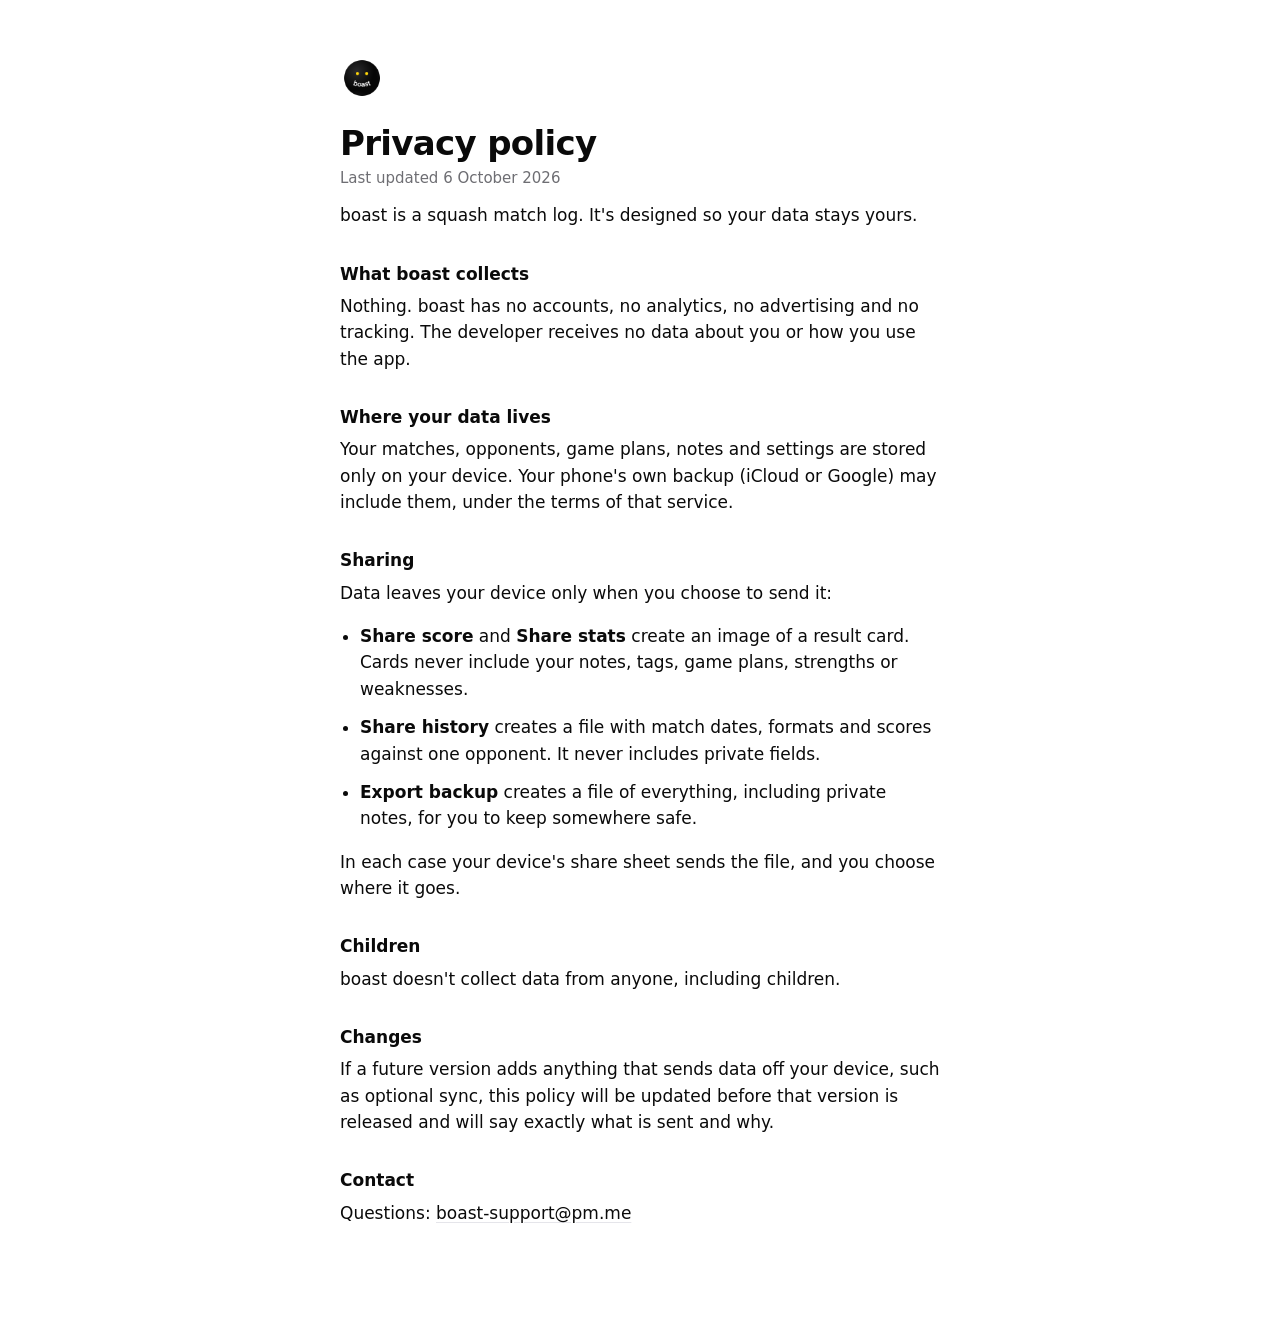
==== privacy.html @ 4dcc6b44 "boast site: holding page, privacy policy and support" ====
<!doctype html>
<html lang="en">
<head>
<meta charset="utf-8">
<meta name="viewport" content="width=device-width, initial-scale=1">
<title>boast · Privacy policy</title>
<link rel="icon" href="favicon.png">
<link rel="stylesheet" href="style.css">
</head>
<body>
<main>
<a class="mark" href="./"><img src="icon.png" alt="boast" width="44" height="44"></a>
<h1>Privacy policy</h1>
<p class="meta">Last updated 6 October 2026</p>

<p>boast is a squash match log. It's designed so your data stays yours.</p>

<h2>What boast collects</h2>
<p>Nothing. boast has no accounts, no analytics, no advertising and no tracking. The developer receives no data about you or how you use the app.</p>

<h2>Where your data lives</h2>
<p>Your matches, opponents, game plans, notes and settings are stored only on your device. Your phone's own backup (iCloud or Google) may include them, under the terms of that service.</p>

<h2>Sharing</h2>
<p>Data leaves your device only when you choose to send it:</p>
<ul>
<li><strong>Share score</strong> and <strong>Share stats</strong> create an image of a result card. Cards never include your notes, tags, game plans, strengths or weaknesses.</li>
<li><strong>Share history</strong> creates a file with match dates, formats and scores against one opponent. It never includes private fields.</li>
<li><strong>Export backup</strong> creates a file of everything, including private notes, for you to keep somewhere safe.</li>
</ul>
<p>In each case your device's share sheet sends the file, and you choose where it goes.</p>

<h2>Children</h2>
<p>boast doesn't collect data from anyone, including children.</p>

<h2>Changes</h2>
<p>If a future version adds anything that sends data off your device, such as optional sync, this policy will be updated before that version is released and will say exactly what is sent and why.</p>

<h2>Contact</h2>
<p>Questions: <a href="mailto:boast-support@pm.me">boast-support@pm.me</a></p>
</main>
</body>
</html>
---- style.css ----
:root { color-scheme: light dark; --text: #0a0a0a; --secondary: #6e6e73; --bg: #fff; --hairline: #e5e5ea; }
@media (prefers-color-scheme: dark) { :root { --text: #f5f5f7; --secondary: #8e8e93; --bg: #000; --hairline: #2c2c2e; } }
* { box-sizing: border-box; }
body { margin: 0; background: var(--bg); color: var(--text); font: 17px/1.55 -apple-system, BlinkMacSystemFont, "SF Pro Text", system-ui, sans-serif; -webkit-font-smoothing: antialiased; }
main { max-width: 640px; margin: 0 auto; padding: 56px 20px 80px; }
.mark img { display: block; border-radius: 50%; }
h1 { font-size: 34px; line-height: 1.15; margin: 24px 0 4px; letter-spacing: -0.02em; }
h2 { font-size: 17px; margin: 32px 0 6px; }
p, li { color: var(--text); margin: 0 0 12px; }
ul { padding-left: 20px; }
.meta, .meta a { color: var(--secondary); font-size: 15px; }
a { color: inherit; text-decoration-color: var(--hairline); text-underline-offset: 3px; }
.hero { display: block; margin-bottom: 8px; }
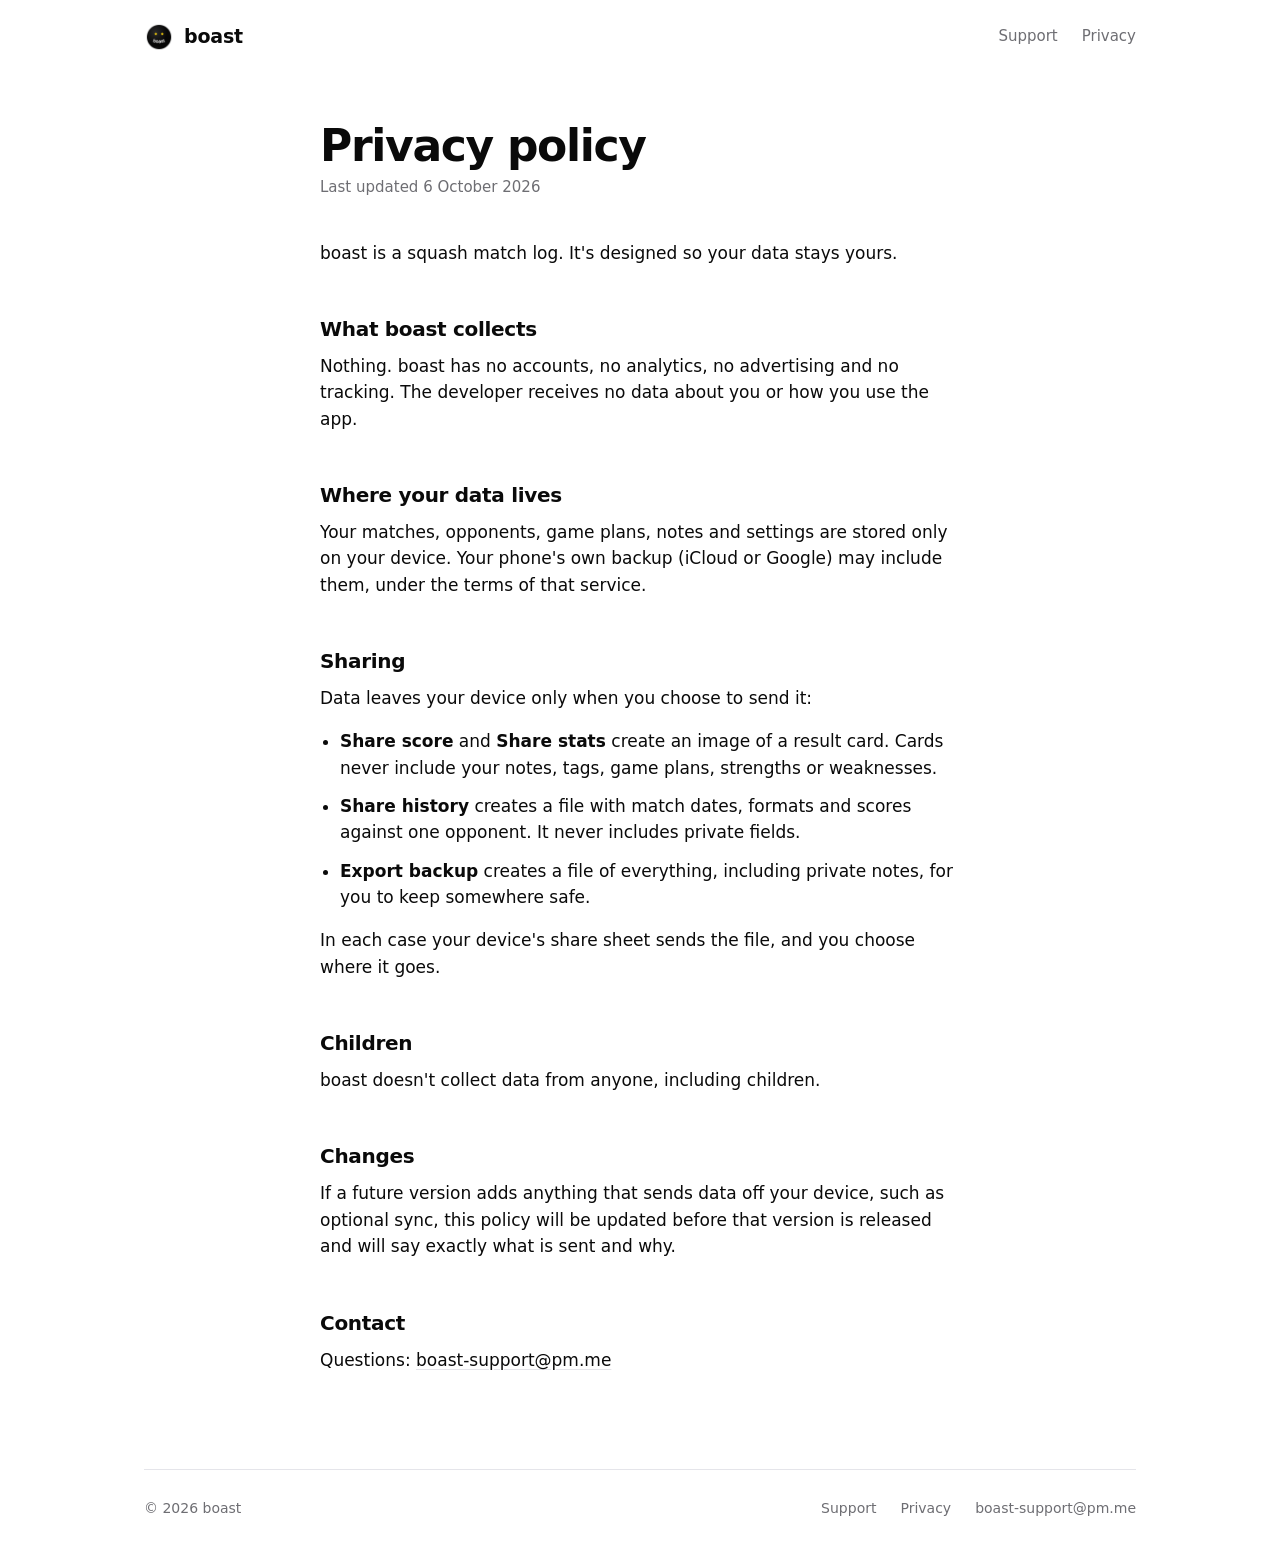
==== commit 1e9fe08b: "Redesign the site: shared header and footer, hero, how-it-works steps with screenshots, private-by-d" ====
--- a/privacy.html
+++ b/privacy.html
@@ -4,40 +4,54 @@
 <meta charset="utf-8">
 <meta name="viewport" content="width=device-width, initial-scale=1">
 <title>boast · Privacy policy</title>
+<meta name="theme-color" content="#ffffff" media="(prefers-color-scheme: light)">
+<meta name="theme-color" content="#000000" media="(prefers-color-scheme: dark)">
 <link rel="icon" href="favicon.png">
+<link rel="apple-touch-icon" href="apple-touch-icon.png">
 <link rel="stylesheet" href="style.css">
 </head>
 <body>
-<main>
-<a class="mark" href="./"><img src="icon.png" alt="boast" width="44" height="44"></a>
-<h1>Privacy policy</h1>
-<p class="meta">Last updated 6 October 2026</p>
+<div class="wrap">
+  <header class="top">
+    <a class="brand" href="./"><img src="icon.png" alt="">boast</a>
+    <nav class="nav"><a href="support.html">Support</a><a href="privacy.html">Privacy</a></nav>
+  </header>
 
-<p>boast is a squash match log. It's designed so your data stays yours.</p>
+  <main class="doc">
+    <h1>Privacy policy</h1>
+    <p class="meta">Last updated 6 October 2026</p>
+    
+    <p>boast is a squash match log. It's designed so your data stays yours.</p>
+    
+    <h2>What boast collects</h2>
+    <p>Nothing. boast has no accounts, no analytics, no advertising and no tracking. The developer receives no data about you or how you use the app.</p>
+    
+    <h2>Where your data lives</h2>
+    <p>Your matches, opponents, game plans, notes and settings are stored only on your device. Your phone's own backup (iCloud or Google) may include them, under the terms of that service.</p>
+    
+    <h2>Sharing</h2>
+    <p>Data leaves your device only when you choose to send it:</p>
+    <ul>
+    <li><strong>Share score</strong> and <strong>Share stats</strong> create an image of a result card. Cards never include your notes, tags, game plans, strengths or weaknesses.</li>
+    <li><strong>Share history</strong> creates a file with match dates, formats and scores against one opponent. It never includes private fields.</li>
+    <li><strong>Export backup</strong> creates a file of everything, including private notes, for you to keep somewhere safe.</li>
+    </ul>
+    <p>In each case your device's share sheet sends the file, and you choose where it goes.</p>
+    
+    <h2>Children</h2>
+    <p>boast doesn't collect data from anyone, including children.</p>
+    
+    <h2>Changes</h2>
+    <p>If a future version adds anything that sends data off your device, such as optional sync, this policy will be updated before that version is released and will say exactly what is sent and why.</p>
+    
+    <h2>Contact</h2>
+    <p>Questions: <a href="mailto:boast-support@pm.me">boast-support@pm.me</a></p>
+  </main>
 
-<h2>What boast collects</h2>
-<p>Nothing. boast has no accounts, no analytics, no advertising and no tracking. The developer receives no data about you or how you use the app.</p>
-
-<h2>Where your data lives</h2>
-<p>Your matches, opponents, game plans, notes and settings are stored only on your device. Your phone's own backup (iCloud or Google) may include them, under the terms of that service.</p>
-
-<h2>Sharing</h2>
-<p>Data leaves your device only when you choose to send it:</p>
-<ul>
-<li><strong>Share score</strong> and <strong>Share stats</strong> create an image of a result card. Cards never include your notes, tags, game plans, strengths or weaknesses.</li>
-<li><strong>Share history</strong> creates a file with match dates, formats and scores against one opponent. It never includes private fields.</li>
-<li><strong>Export backup</strong> creates a file of everything, including private notes, for you to keep somewhere safe.</li>
-</ul>
-<p>In each case your device's share sheet sends the file, and you choose where it goes.</p>
-
-<h2>Children</h2>
-<p>boast doesn't collect data from anyone, including children.</p>
-
-<h2>Changes</h2>
-<p>If a future version adds anything that sends data off your device, such as optional sync, this policy will be updated before that version is released and will say exactly what is sent and why.</p>
-
-<h2>Contact</h2>
-<p>Questions: <a href="mailto:boast-support@pm.me">boast-support@pm.me</a></p>
-</main>
+  <footer class="foot">
+    <span>© 2026 boast</span>
+    <nav><a href="support.html">Support</a><a href="privacy.html">Privacy</a><a href="mailto:boast-support@pm.me">boast-support@pm.me</a></nav>
+  </footer>
+</div>
 </body>
 </html>
--- a/style.css
+++ b/style.css
@@ -1,13 +1,96 @@
-:root { color-scheme: light dark; --text: #0a0a0a; --secondary: #6e6e73; --bg: #fff; --hairline: #e5e5ea; }
-@media (prefers-color-scheme: dark) { :root { --text: #f5f5f7; --secondary: #8e8e93; --bg: #000; --hairline: #2c2c2e; } }
+:root {
+  color-scheme: light dark;
+  --text: #0a0a0a;
+  --secondary: #6e6e73;
+  --tertiary: #a1a1a6;
+  --bg: #fff;
+  --surface: #f5f5f7;
+  --hairline: #e5e5ea;
+  --ball: #ffd60a;
+  --frame-shadow: 0 30px 60px -30px rgba(0, 0, 0, 0.25);
+}
+@media (prefers-color-scheme: dark) {
+  :root {
+    --text: #f5f5f7;
+    --secondary: #8e8e93;
+    --tertiary: #5a5a5e;
+    --bg: #000;
+    --surface: #111113;
+    --hairline: #2c2c2e;
+    --frame-shadow: 0 30px 60px -30px rgba(0, 0, 0, 0.9);
+  }
+}
+
 * { box-sizing: border-box; }
-body { margin: 0; background: var(--bg); color: var(--text); font: 17px/1.55 -apple-system, BlinkMacSystemFont, "SF Pro Text", system-ui, sans-serif; -webkit-font-smoothing: antialiased; }
-main { max-width: 640px; margin: 0 auto; padding: 56px 20px 80px; }
-.mark img { display: block; border-radius: 50%; }
-h1 { font-size: 34px; line-height: 1.15; margin: 24px 0 4px; letter-spacing: -0.02em; }
-h2 { font-size: 17px; margin: 32px 0 6px; }
-p, li { color: var(--text); margin: 0 0 12px; }
-ul { padding-left: 20px; }
-.meta, .meta a { color: var(--secondary); font-size: 15px; }
-a { color: inherit; text-decoration-color: var(--hairline); text-underline-offset: 3px; }
-.hero { display: block; margin-bottom: 8px; }
+html { -webkit-text-size-adjust: 100%; }
+body {
+  margin: 0;
+  background: var(--bg);
+  color: var(--text);
+  font: 17px/1.55 -apple-system, BlinkMacSystemFont, "SF Pro Text", system-ui, sans-serif;
+  -webkit-font-smoothing: antialiased;
+}
+a { color: inherit; text-decoration: none; }
+img { display: block; max-width: 100%; height: auto; }
+
+.wrap { max-width: 1040px; margin: 0 auto; padding: 0 24px; }
+.narrow { max-width: 640px; }
+
+/* Header and footer, shared by every page */
+.top { display: flex; align-items: center; justify-content: space-between; padding: 22px 0; }
+.brand { display: flex; align-items: center; gap: 10px; font-weight: 600; font-size: 19px; letter-spacing: -0.01em; }
+.brand img { width: 30px; height: 30px; border-radius: 50%; }
+.nav { display: flex; gap: 24px; font-size: 15px; color: var(--secondary); }
+.nav a:hover, .foot a:hover { color: var(--text); }
+.foot { border-top: 1px solid var(--hairline); margin-top: 96px; padding: 28px 0 48px; display: flex; flex-wrap: wrap; gap: 12px 28px; justify-content: space-between; font-size: 14px; color: var(--secondary); }
+.foot nav { display: flex; gap: 24px; }
+
+/* Home */
+.hero { text-align: center; padding: 72px 0 24px; }
+.hero .icon { width: 112px; height: 112px; margin: 0 auto 28px; border-radius: 50%; box-shadow: 0 18px 40px -18px rgba(0, 0, 0, 0.45); }
+.hero h1 { font-size: clamp(44px, 8vw, 72px); line-height: 1; letter-spacing: -0.04em; margin: 0; font-weight: 700; }
+.hero .lede { font-size: clamp(19px, 2.4vw, 22px); line-height: 1.45; color: var(--secondary); max-width: 34ch; margin: 18px auto 0; }
+.badge { display: inline-flex; align-items: center; gap: 10px; margin-top: 32px; padding: 12px 22px; border-radius: 999px; background: var(--text); color: var(--bg); font-size: 15px; font-weight: 600; }
+.badge .dot { width: 8px; height: 8px; border-radius: 50%; background: var(--ball); }
+
+.phones { display: flex; justify-content: center; padding: 64px 0 8px; }
+.phones .phone { width: 320px; }
+.phone { border-radius: 40px; overflow: hidden; border: 1px solid var(--hairline); box-shadow: var(--frame-shadow); background: var(--bg); }
+
+.section { padding-top: 112px; }
+.eyebrow { font-size: 14px; font-weight: 600; letter-spacing: 0.02em; color: var(--secondary); margin: 0 0 10px; }
+.section h2 { font-size: clamp(30px, 4.4vw, 40px); line-height: 1.12; letter-spacing: -0.025em; margin: 0; max-width: 20ch; }
+
+.steps { list-style: none; padding: 0; margin: 56px 0 0; display: grid; grid-template-columns: repeat(4, 1fr); gap: 28px; counter-reset: step; }
+.steps li { counter-increment: step; }
+.steps .phone { width: 100%; border-radius: 30px; }
+.steps h3 { font-size: 17px; margin: 22px 0 4px; letter-spacing: -0.01em; }
+.steps h3::before { content: counter(step); display: inline-grid; place-items: center; width: 22px; height: 22px; margin-right: 10px; border-radius: 50%; background: var(--text); color: var(--bg); font-size: 12px; font-weight: 700; vertical-align: 2px; }
+.steps p { margin: 0; color: var(--secondary); font-size: 15px; line-height: 1.5; }
+
+.points { display: grid; grid-template-columns: repeat(3, 1fr); gap: 1px; margin-top: 48px; background: var(--hairline); border: 1px solid var(--hairline); border-radius: 22px; overflow: hidden; }
+.points div { background: var(--bg); padding: 28px; }
+.points h3 { font-size: 17px; margin: 0 0 6px; letter-spacing: -0.01em; }
+.points p { margin: 0; color: var(--secondary); font-size: 15px; line-height: 1.5; }
+
+/* Document pages: support and privacy */
+.doc { max-width: 640px; margin: 0 auto; padding-top: 48px; }
+.doc h1 { font-size: clamp(34px, 5vw, 44px); line-height: 1.1; letter-spacing: -0.03em; margin: 0 0 6px; }
+.doc .meta { color: var(--secondary); font-size: 15px; margin: 0 0 40px; }
+.doc h2 { font-size: 20px; letter-spacing: -0.015em; margin: 48px 0 8px; }
+.doc p, .doc li { margin: 0 0 12px; }
+.doc ul { padding-left: 20px; }
+.doc a { text-decoration: underline; text-decoration-color: var(--hairline); text-underline-offset: 3px; }
+.doc .figure { display: flex; gap: 20px; margin: 20px 0 8px; }
+.doc .figure .phone { width: 200px; border-radius: 30px; box-shadow: none; }
+
+@media (max-width: 860px) {
+  .steps { grid-template-columns: repeat(2, 1fr); gap: 40px 20px; }
+  .points { grid-template-columns: 1fr; }
+}
+@media (max-width: 620px) {
+  .nav { gap: 18px; }
+  .phones { padding-top: 48px; }
+  .phones .phone { width: 78%; border-radius: 32px; }
+  .doc .figure .phone { width: 46%; }
+}
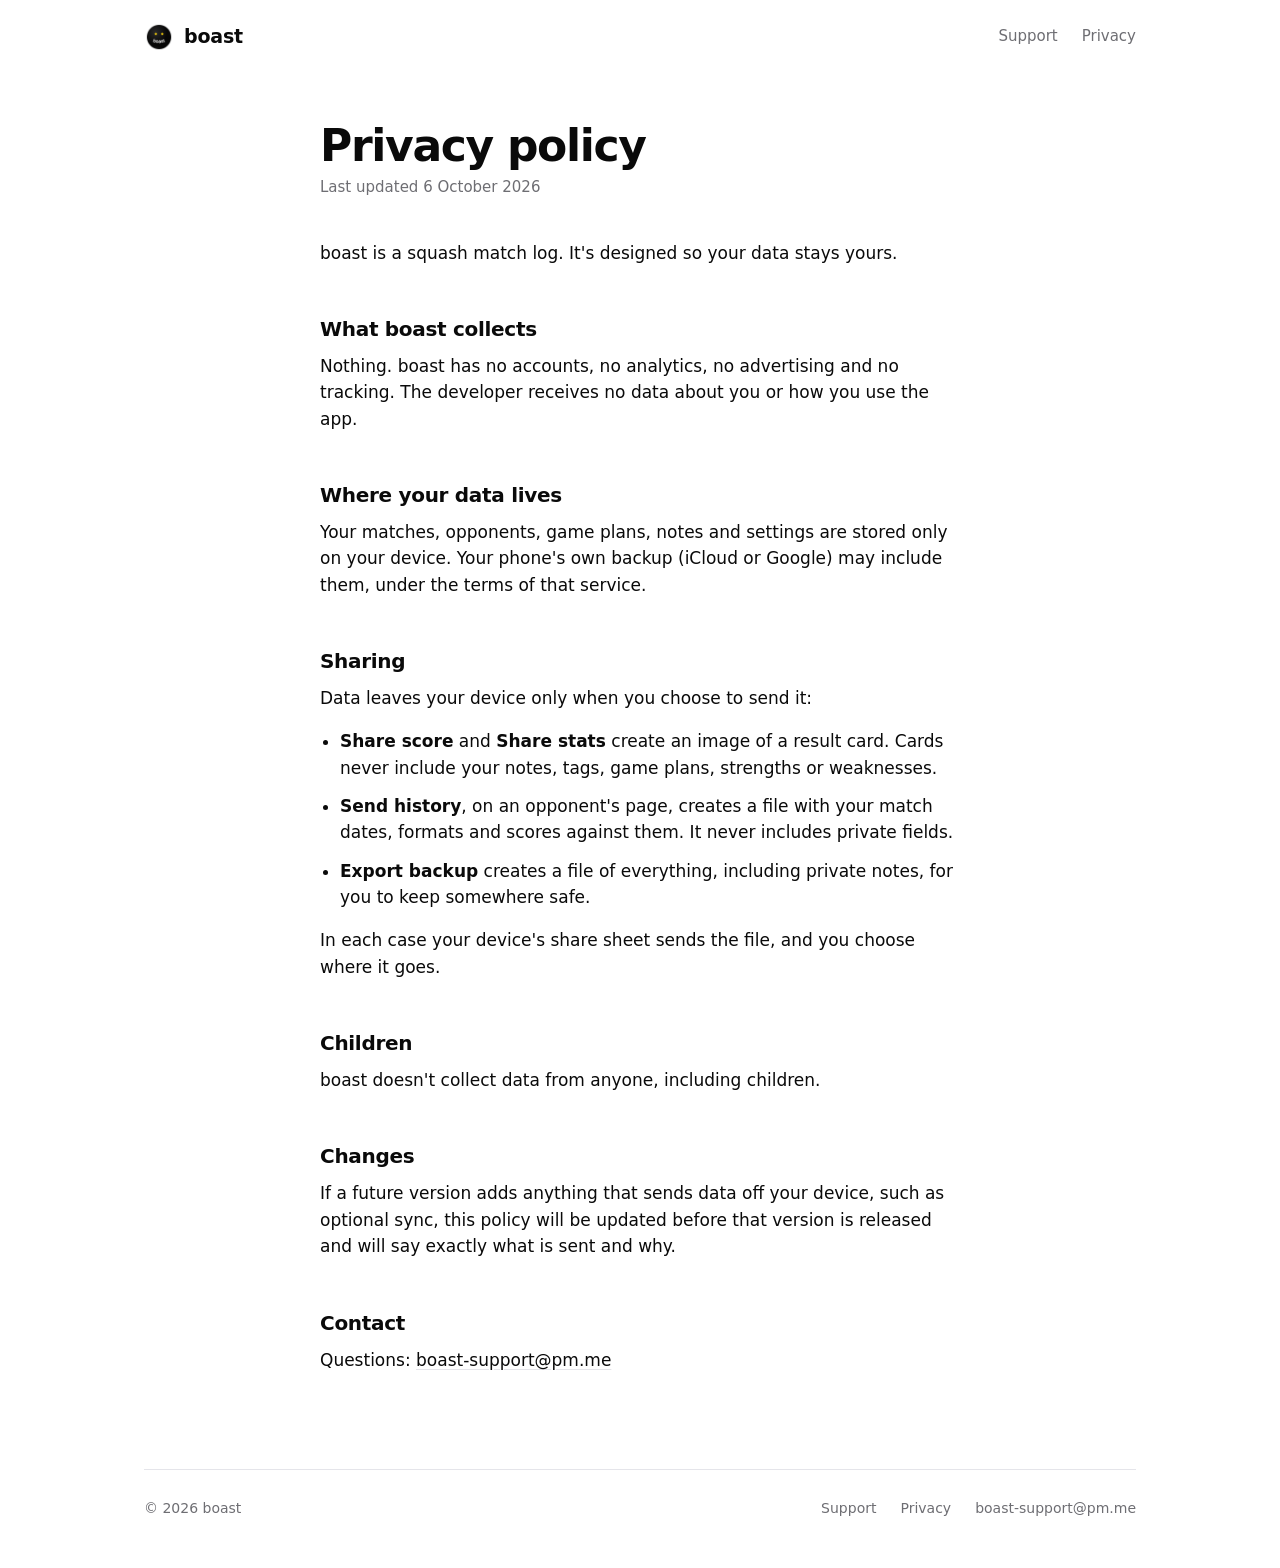
==== commit ca2971ce: "Use the app's current 'Send history' wording on the privacy page" ====
--- a/privacy.html
+++ b/privacy.html
@@ -33,7 +33,7 @@
     <p>Data leaves your device only when you choose to send it:</p>
     <ul>
     <li><strong>Share score</strong> and <strong>Share stats</strong> create an image of a result card. Cards never include your notes, tags, game plans, strengths or weaknesses.</li>
-    <li><strong>Share history</strong> creates a file with match dates, formats and scores against one opponent. It never includes private fields.</li>
+    <li><strong>Send history</strong>, on an opponent's page, creates a file with your match dates, formats and scores against them. It never includes private fields.</li>
     <li><strong>Export backup</strong> creates a file of everything, including private notes, for you to keep somewhere safe.</li>
     </ul>
     <p>In each case your device's share sheet sends the file, and you choose where it goes.</p>
--- a/style.css
+++ b/style.css
@@ -81,6 +81,13 @@
 .doc p, .doc li { margin: 0 0 12px; }
 .doc ul { padding-left: 20px; }
 .doc a { text-decoration: underline; text-decoration-color: var(--hairline); text-underline-offset: 3px; }
+.toc { display: grid; grid-template-columns: repeat(2, 1fr); grid-template-rows: repeat(8, auto); grid-auto-flow: column; gap: 2px 24px; padding: 18px 0; margin: 0 0 8px; border-top: 1px solid var(--hairline); border-bottom: 1px solid var(--hairline); font-size: 15px; }
+.doc .toc a { color: var(--secondary); padding: 4px 0; text-decoration: none; }
+.toc a:hover { color: var(--text); }
+.doc ol { padding-left: 22px; }
+.doc ol li { padding-left: 4px; }
+.doc h2 { scroll-margin-top: 24px; }
+.doc code { font: 14px ui-monospace, "SF Mono", Menlo, monospace; background: var(--surface); padding: 2px 6px; border-radius: 6px; }
 .doc .figure { display: flex; gap: 20px; margin: 20px 0 8px; }
 .doc .figure .phone { width: 200px; border-radius: 30px; box-shadow: none; }
 
@@ -93,4 +100,5 @@
   .phones { padding-top: 48px; }
   .phones .phone { width: 78%; border-radius: 32px; }
   .doc .figure .phone { width: 46%; }
+  .toc { grid-template-columns: 1fr; grid-template-rows: none; grid-auto-flow: row; }
 }
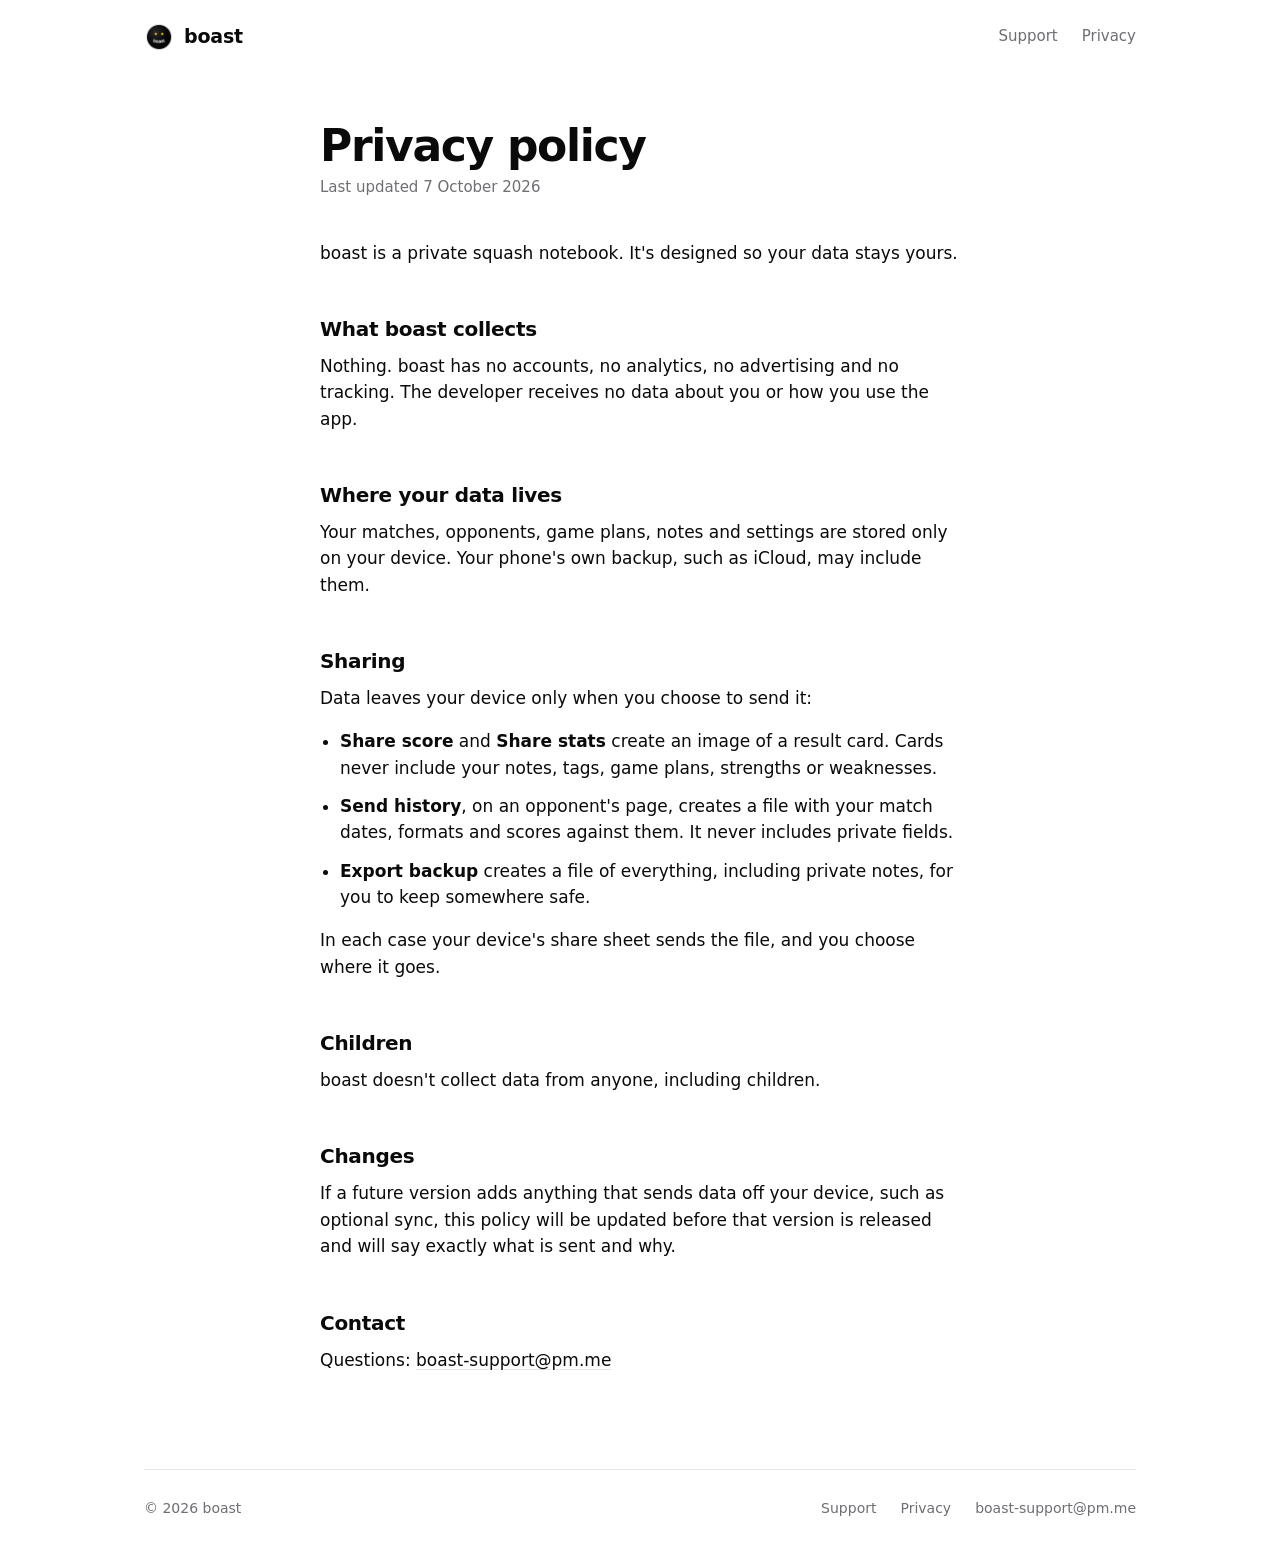
==== commit 8e43a4ff: "Cut the support page to the essentials and tidy the home and privacy copy" ====
--- a/privacy.html
+++ b/privacy.html
@@ -19,15 +19,15 @@
 
   <main class="doc">
     <h1>Privacy policy</h1>
-    <p class="meta">Last updated 6 October 2026</p>
+    <p class="meta">Last updated 7 October 2026</p>
     
-    <p>boast is a squash match log. It's designed so your data stays yours.</p>
+    <p>boast is a private squash notebook. It's designed so your data stays yours.</p>
     
     <h2>What boast collects</h2>
     <p>Nothing. boast has no accounts, no analytics, no advertising and no tracking. The developer receives no data about you or how you use the app.</p>
     
     <h2>Where your data lives</h2>
-    <p>Your matches, opponents, game plans, notes and settings are stored only on your device. Your phone's own backup (iCloud or Google) may include them, under the terms of that service.</p>
+    <p>Your matches, opponents, game plans, notes and settings are stored only on your device. Your phone's own backup, such as iCloud, may include them.</p>
     
     <h2>Sharing</h2>
     <p>Data leaves your device only when you choose to send it:</p>
--- a/style.css
+++ b/style.css
@@ -81,7 +81,7 @@
 .doc p, .doc li { margin: 0 0 12px; }
 .doc ul { padding-left: 20px; }
 .doc a { text-decoration: underline; text-decoration-color: var(--hairline); text-underline-offset: 3px; }
-.toc { display: grid; grid-template-columns: repeat(2, 1fr); grid-template-rows: repeat(8, auto); grid-auto-flow: column; gap: 2px 24px; padding: 18px 0; margin: 0 0 8px; border-top: 1px solid var(--hairline); border-bottom: 1px solid var(--hairline); font-size: 15px; }
+.toc { display: grid; grid-template-columns: repeat(2, 1fr); grid-template-rows: repeat(4, auto); grid-auto-flow: column; gap: 2px 24px; padding: 18px 0; margin: 0 0 8px; border-top: 1px solid var(--hairline); border-bottom: 1px solid var(--hairline); font-size: 15px; }
 .doc .toc a { color: var(--secondary); padding: 4px 0; text-decoration: none; }
 .toc a:hover { color: var(--text); }
 .doc ol { padding-left: 22px; }
